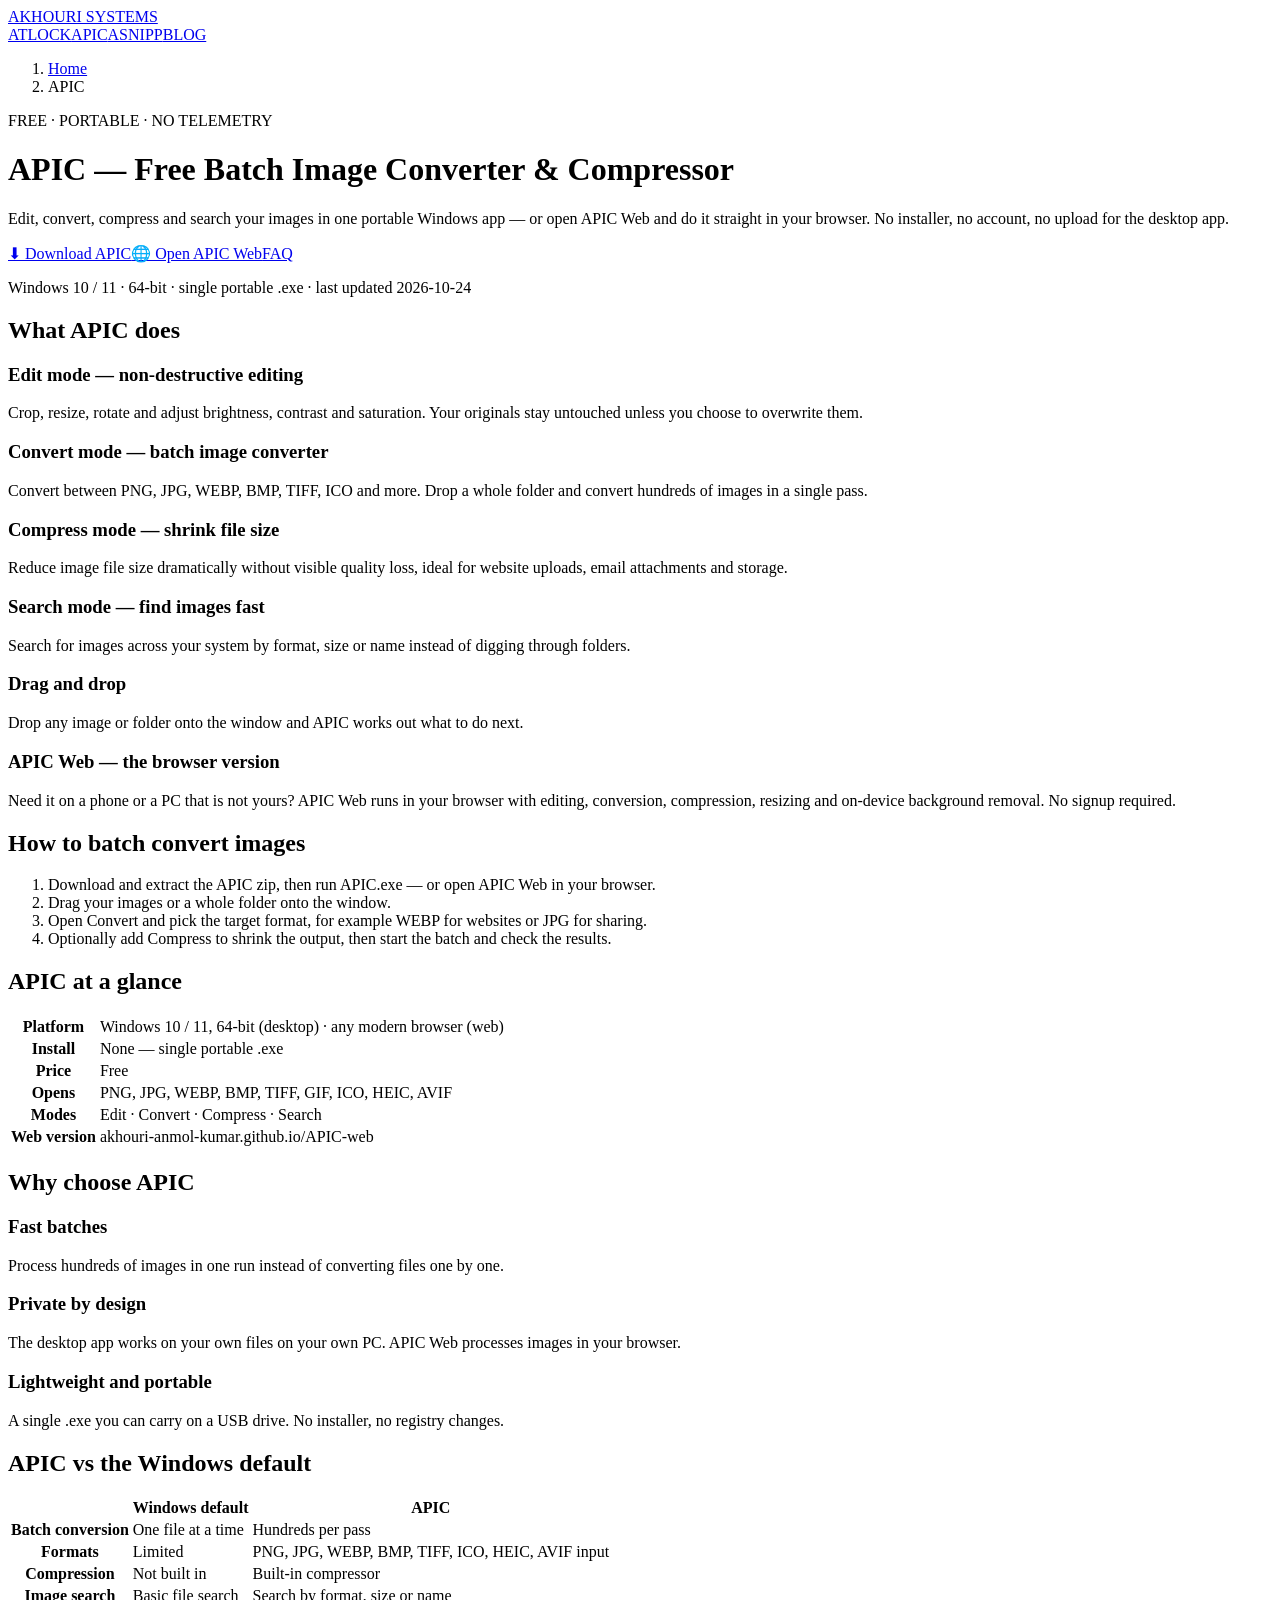
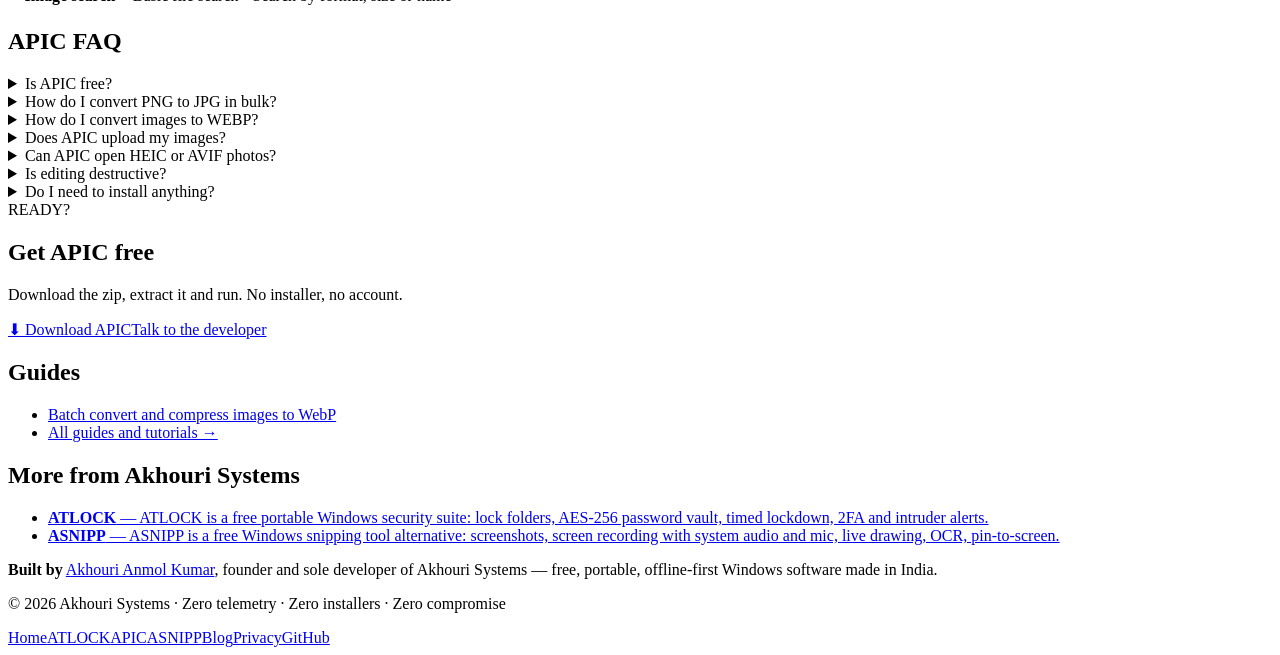
==== apic/index.html @ 53334f1d "Add files via upload" ====
<!DOCTYPE html>
<html lang="en">
<head>
<meta charset="UTF-8">
<meta name="viewport" content="width=device-width, initial-scale=1, viewport-fit=cover">
<title>APIC: Free Batch Image Converter &amp; Compressor for Windows | Akhouri Systems</title>
<meta name="description" content="APIC is a free portable Windows image converter, compressor and editor. Batch convert PNG, JPG, WEBP, HEIC and more. Also runs free in your browser.">
<meta name="keywords" content="batch image converter, image compressor, png to jpg, jpg to webp, heic converter, resize images, image search, free photo editor windows, apic web">
<meta name="robots" content="index, follow, max-image-preview:large">
<meta name="author" content="Akhouri Anmol Kumar">
<meta name="theme-color" content="#070708">
<link rel="canonical" href="https://akhouri-anmol-kumar.github.io/Akhouri-systems/apic/">
<meta property="og:type" content="website">
<meta property="og:title" content="APIC: Free Batch Image Converter &amp; Compressor for Windows | Akhouri Systems">
<meta property="og:description" content="APIC is a free portable Windows image converter, compressor and editor. Batch convert PNG, JPG, WEBP, HEIC and more. Also runs free in your browser.">
<meta property="og:url" content="https://akhouri-anmol-kumar.github.io/Akhouri-systems/apic/">
<meta property="og:site_name" content="Akhouri Systems">
<meta property="og:locale" content="en_IN">
<meta property="og:image" content="https://akhouri-anmol-kumar.github.io/Akhouri-systems/og-image.png">
<meta property="og:image:width" content="1200">
<meta property="og:image:height" content="630">
<meta property="og:image:alt" content="APIC by Akhouri Systems — free portable Windows software">
<meta name="twitter:card" content="summary_large_image">
<meta name="twitter:title" content="APIC: Free Batch Image Converter &amp; Compressor for Windows | Akhouri Systems">
<meta name="twitter:description" content="APIC is a free portable Windows image converter, compressor and editor. Batch convert PNG, JPG, WEBP, HEIC and more. Also runs free in your browser.">
<meta name="twitter:image" content="https://akhouri-anmol-kumar.github.io/Akhouri-systems/og-image.png">
<link rel="icon" href="../og-image.png" type="image/png">
<link rel="preconnect" href="https://fonts.googleapis.com">
<link rel="preconnect" href="https://fonts.gstatic.com" crossorigin>
<link href="https://fonts.googleapis.com/css2?family=JetBrains+Mono:wght@400;600;700&family=Space+Grotesk:wght@400;500;700&display=swap" rel="stylesheet">
<link rel="stylesheet" href="../product.css">
<script type="application/ld+json">
{
 "@context": "https://schema.org",
 "@graph": [
  {
   "@type": "WebPage",
   "@id": "https://akhouri-anmol-kumar.github.io/Akhouri-systems/apic/#webpage",
   "url": "https://akhouri-anmol-kumar.github.io/Akhouri-systems/apic/",
   "name": "APIC: Free Batch Image Converter & Compressor for Windows | Akhouri Systems",
   "description": "APIC is a free portable Windows image converter, compressor and editor. Batch convert PNG, JPG, WEBP, HEIC and more. Also runs free in your browser.",
   "inLanguage": "en",
   "isPartOf": {
    "@id": "https://akhouri-anmol-kumar.github.io/Akhouri-systems/#website"
   },
   "about": {
    "@id": "https://akhouri-anmol-kumar.github.io/Akhouri-systems/apic/#app"
   },
   "dateModified": "2026-10-24"
  },
  {
   "@type": "SoftwareApplication",
   "@id": "https://akhouri-anmol-kumar.github.io/Akhouri-systems/apic/#app",
   "name": "APIC",
   "url": "https://akhouri-anmol-kumar.github.io/Akhouri-systems/apic/",
   "applicationCategory": "MultimediaApplication",
   "operatingSystem": "Windows 10, Windows 11",
   "softwareRequirements": "Windows 10 or Windows 11, 64-bit",
   "description": "APIC is a free portable Windows image converter, compressor and editor. Batch convert PNG, JPG, WEBP, HEIC and more. Also runs free in your browser.",
   "downloadUrl": "https://github.com/Akhouri-Systems/APIC/releases/download/APIC/APIC.zip",
   "image": "https://akhouri-anmol-kumar.github.io/Akhouri-systems/og-image.png",
   "inLanguage": "en",
   "isAccessibleForFree": true,
   "featureList": [
    "Edit mode — non-destructive editing",
    "Convert mode — batch image converter",
    "Compress mode — shrink file size",
    "Search mode — find images fast",
    "Drag and drop",
    "APIC Web — the browser version"
   ],
   "author": {
    "@id": "https://akhouri-anmol-kumar.github.io/Akhouri-systems/#founder"
   },
   "publisher": {
    "@id": "https://akhouri-anmol-kumar.github.io/Akhouri-systems/#org"
   },
   "offers": {
    "@type": "Offer",
    "price": "0",
    "priceCurrency": "INR",
    "availability": "https://schema.org/InStock"
   }
  },
  {
   "@type": "BreadcrumbList",
   "itemListElement": [
    {
     "@type": "ListItem",
     "position": 1,
     "name": "Home",
     "item": "https://akhouri-anmol-kumar.github.io/Akhouri-systems/"
    },
    {
     "@type": "ListItem",
     "position": 2,
     "name": "APIC",
     "item": "https://akhouri-anmol-kumar.github.io/Akhouri-systems/apic/"
    }
   ]
  },
  {
   "@type": "FAQPage",
   "mainEntity": [
    {
     "@type": "Question",
     "name": "Is APIC free?",
     "acceptedAnswer": {
      "@type": "Answer",
      "text": "Yes, both the Windows app and APIC Web are free to use."
     }
    },
    {
     "@type": "Question",
     "name": "How do I convert PNG to JPG in bulk?",
     "acceptedAnswer": {
      "@type": "Answer",
      "text": "Drop your folder into APIC, choose Convert, pick JPG as the target format and start the batch."
     }
    },
    {
     "@type": "Question",
     "name": "How do I convert images to WEBP?",
     "acceptedAnswer": {
      "@type": "Answer",
      "text": "Use Convert mode and choose WEBP. Add Compress for an even smaller file size."
     }
    },
    {
     "@type": "Question",
     "name": "Does APIC upload my images?",
     "acceptedAnswer": {
      "@type": "Answer",
      "text": "The desktop app does not upload anything. APIC Web is built to process images in your browser."
     }
    },
    {
     "@type": "Question",
     "name": "Can APIC open HEIC or AVIF photos?",
     "acceptedAnswer": {
      "@type": "Answer",
      "text": "Yes. APIC can open HEIC and AVIF along with PNG, JPG, WEBP, BMP, TIFF, GIF and ICO."
     }
    },
    {
     "@type": "Question",
     "name": "Is editing destructive?",
     "acceptedAnswer": {
      "@type": "Answer",
      "text": "No. Edit mode is non-destructive, so originals stay untouched unless you choose to overwrite them."
     }
    },
    {
     "@type": "Question",
     "name": "Do I need to install anything?",
     "acceptedAnswer": {
      "@type": "Answer",
      "text": "No. APIC is a single portable .exe, and APIC Web needs only a modern browser."
     }
    }
   ]
  }
 ]
}
</script>
</head>
<body>
<header class="top"><div class="w nav"><a class="logo" href="../index.html">AKHOURI&nbsp;SYSTEMS</a><nav aria-label="Primary"><a href="../atlock/">ATLOCK</a><a href="../apic/" aria-current="page">APIC</a><a href="../asnipp/">ASNIPP</a><a href="../blog/">BLOG</a></nav></div></header>
<main>
<div class="w">
<nav class="crumbs" aria-label="Breadcrumb"><ol><li><a href="../index.html">Home</a></li><li aria-current="page">APIC</li></ol></nav>
<header class="ah"><span class="chip">FREE · PORTABLE · NO TELEMETRY</span>
<h1>APIC — Free Batch Image Converter &amp; Compressor</h1>
<p class="lead">Edit, convert, compress and search your images in one portable Windows app — or open APIC Web and do it straight in your browser. No installer, no account, no upload for the desktop app.</p>
<p class="row"><a class="btn" href="https://github.com/Akhouri-Systems/APIC/releases/download/APIC/APIC.zip" rel="noopener">⬇ Download APIC</a><a class="btn ghost" href="https://akhouri-anmol-kumar.github.io/APIC-web/" rel="noopener" target="_blank">🌐 Open APIC Web</a><a class="btn ghost" href="#faq">FAQ</a></p>
<p class="fine">Windows 10 / 11 · 64-bit · single portable .exe · last updated 2026-10-24</p></header>
<section aria-labelledby="f"><h2 id="f">What APIC does</h2><div class="grid"><article class="card"><h3>Edit mode — non-destructive editing</h3><p>Crop, resize, rotate and adjust brightness, contrast and saturation. Your originals stay untouched unless you choose to overwrite them.</p></article><article class="card"><h3>Convert mode — batch image converter</h3><p>Convert between PNG, JPG, WEBP, BMP, TIFF, ICO and more. Drop a whole folder and convert hundreds of images in a single pass.</p></article><article class="card"><h3>Compress mode — shrink file size</h3><p>Reduce image file size dramatically without visible quality loss, ideal for website uploads, email attachments and storage.</p></article><article class="card"><h3>Search mode — find images fast</h3><p>Search for images across your system by format, size or name instead of digging through folders.</p></article><article class="card"><h3>Drag and drop</h3><p>Drop any image or folder onto the window and APIC works out what to do next.</p></article><article class="card"><h3>APIC Web — the browser version</h3><p>Need it on a phone or a PC that is not yours? APIC Web runs in your browser with editing, conversion, compression, resizing and on-device background removal. No signup required.</p></article></div></section>
<section aria-labelledby="h"><h2 id="h">How to batch convert images</h2><ol class="steps"><li>Download and extract the APIC zip, then run APIC.exe — or open APIC Web in your browser.</li><li>Drag your images or a whole folder onto the window.</li><li>Open Convert and pick the target format, for example WEBP for websites or JPG for sharing.</li><li>Optionally add Compress to shrink the output, then start the batch and check the results.</li></ol></section>
<section aria-labelledby="s"><h2 id="s">APIC at a glance</h2><div class="tw"><table class="specs"><tbody><tr><th scope="row">Platform</th><td>Windows 10 / 11, 64-bit (desktop) · any modern browser (web)</td></tr><tr><th scope="row">Install</th><td>None — single portable .exe</td></tr><tr><th scope="row">Price</th><td>Free</td></tr><tr><th scope="row">Opens</th><td>PNG, JPG, WEBP, BMP, TIFF, GIF, ICO, HEIC, AVIF</td></tr><tr><th scope="row">Modes</th><td>Edit · Convert · Compress · Search</td></tr><tr><th scope="row">Web version</th><td>akhouri-anmol-kumar.github.io/APIC-web</td></tr></tbody></table></div></section>
<section aria-labelledby="w"><h2 id="w">Why choose APIC</h2><div class="grid"><article class="card"><h3>Fast batches</h3><p>Process hundreds of images in one run instead of converting files one by one.</p></article><article class="card"><h3>Private by design</h3><p>The desktop app works on your own files on your own PC. APIC Web processes images in your browser.</p></article><article class="card"><h3>Lightweight and portable</h3><p>A single .exe you can carry on a USB drive. No installer, no registry changes.</p></article></div></section>
<section aria-labelledby="c"><h2 id="c">APIC vs the Windows default</h2><div class="tw"><table class="specs cmp"><thead><tr><th></th><th>Windows default</th><th>APIC</th></tr></thead><tbody><tr><th scope="row">Batch conversion</th><td>One file at a time</td><td class="gold">Hundreds per pass</td></tr><tr><th scope="row">Formats</th><td>Limited</td><td class="gold">PNG, JPG, WEBP, BMP, TIFF, ICO, HEIC, AVIF input</td></tr><tr><th scope="row">Compression</th><td>Not built in</td><td class="gold">Built-in compressor</td></tr><tr><th scope="row">Image search</th><td>Basic file search</td><td class="gold">Search by format, size or name</td></tr></tbody></table></div></section>
<section aria-labelledby="faq"><h2 id="faq">APIC FAQ</h2><details><summary>Is APIC free?</summary><p>Yes, both the Windows app and APIC Web are free to use.</p></details><details><summary>How do I convert PNG to JPG in bulk?</summary><p>Drop your folder into APIC, choose Convert, pick JPG as the target format and start the batch.</p></details><details><summary>How do I convert images to WEBP?</summary><p>Use Convert mode and choose WEBP. Add Compress for an even smaller file size.</p></details><details><summary>Does APIC upload my images?</summary><p>The desktop app does not upload anything. APIC Web is built to process images in your browser.</p></details><details><summary>Can APIC open HEIC or AVIF photos?</summary><p>Yes. APIC can open HEIC and AVIF along with PNG, JPG, WEBP, BMP, TIFF, GIF and ICO.</p></details><details><summary>Is editing destructive?</summary><p>No. Edit mode is non-destructive, so originals stay untouched unless you choose to overwrite them.</p></details><details><summary>Do I need to install anything?</summary><p>No. APIC is a single portable .exe, and APIC Web needs only a modern browser.</p></details></section>
<aside class="cta" aria-label="Download"><span class="chip">READY?</span><h2>Get APIC free</h2><p>Download the zip, extract it and run. No installer, no account.</p><p class="row"><a class="btn" href="https://github.com/Akhouri-Systems/APIC/releases/download/APIC/APIC.zip" rel="noopener">⬇ Download APIC</a><a class="btn ghost" href="../index.html#contact">Talk to the developer</a></p></aside>
<section aria-labelledby="g"><h2 id="g">Guides</h2><ul class="links"><li><a href="../blog/batch-convert-compress-images-webp-apic.html">Batch convert and compress images to WebP</a></li><li><a href="../blog/">All guides and tutorials →</a></li></ul></section>
<section aria-labelledby="o"><h2 id="o">More from Akhouri Systems</h2><ul class="links"><li><a href="../atlock/"><strong>ATLOCK</strong> — ATLOCK is a free portable Windows security suite: lock folders, AES-256 password vault, timed lockdown, 2FA and intruder alerts.</a></li><li><a href="../asnipp/"><strong>ASNIPP</strong> — ASNIPP is a free Windows snipping tool alternative: screenshots, screen recording with system audio and mic, live drawing, OCR, pin-to-screen.</a></li></ul></section>
<footer class="author"><p><strong>Built by</strong> <a rel="author" href="../index.html#founder">Akhouri Anmol Kumar</a>, founder and sole developer of Akhouri Systems — free, portable, offline-first Windows software made in India.</p></footer>
</div>
</main>
<footer><div class="w"><p>© <span id="yr">2026</span> Akhouri Systems · Zero telemetry · Zero installers · Zero compromise</p>
<nav aria-label="Footer"><a href="../index.html">Home</a><a href="../atlock/">ATLOCK</a><a href="../apic/">APIC</a><a href="../asnipp/">ASNIPP</a><a href="../blog/">Blog</a><a href="../privacy.html">Privacy</a><a href="https://github.com/Akhouri-Systems" rel="noopener">GitHub</a></nav></div></footer>
<script>var y=document.getElementById('yr');if(y)y.textContent=new Date().getFullYear();</script>
</body>
</html>
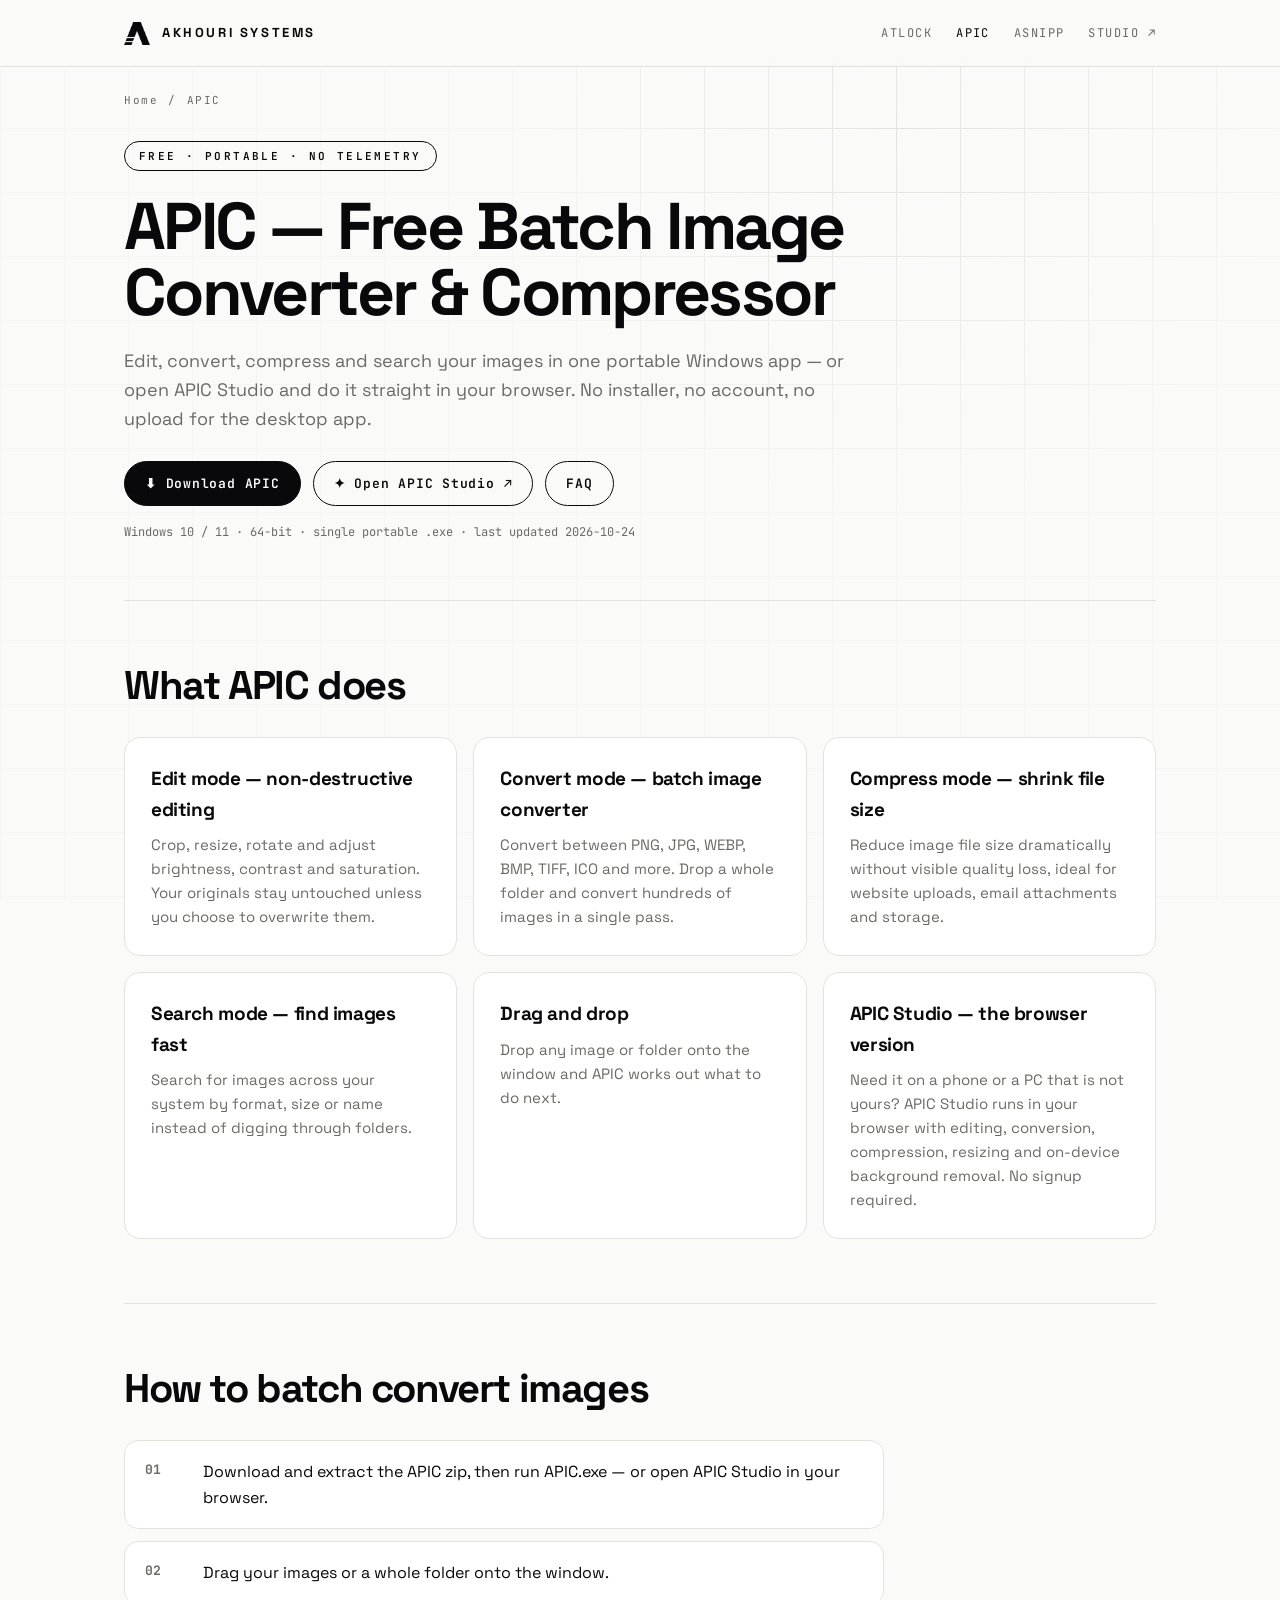
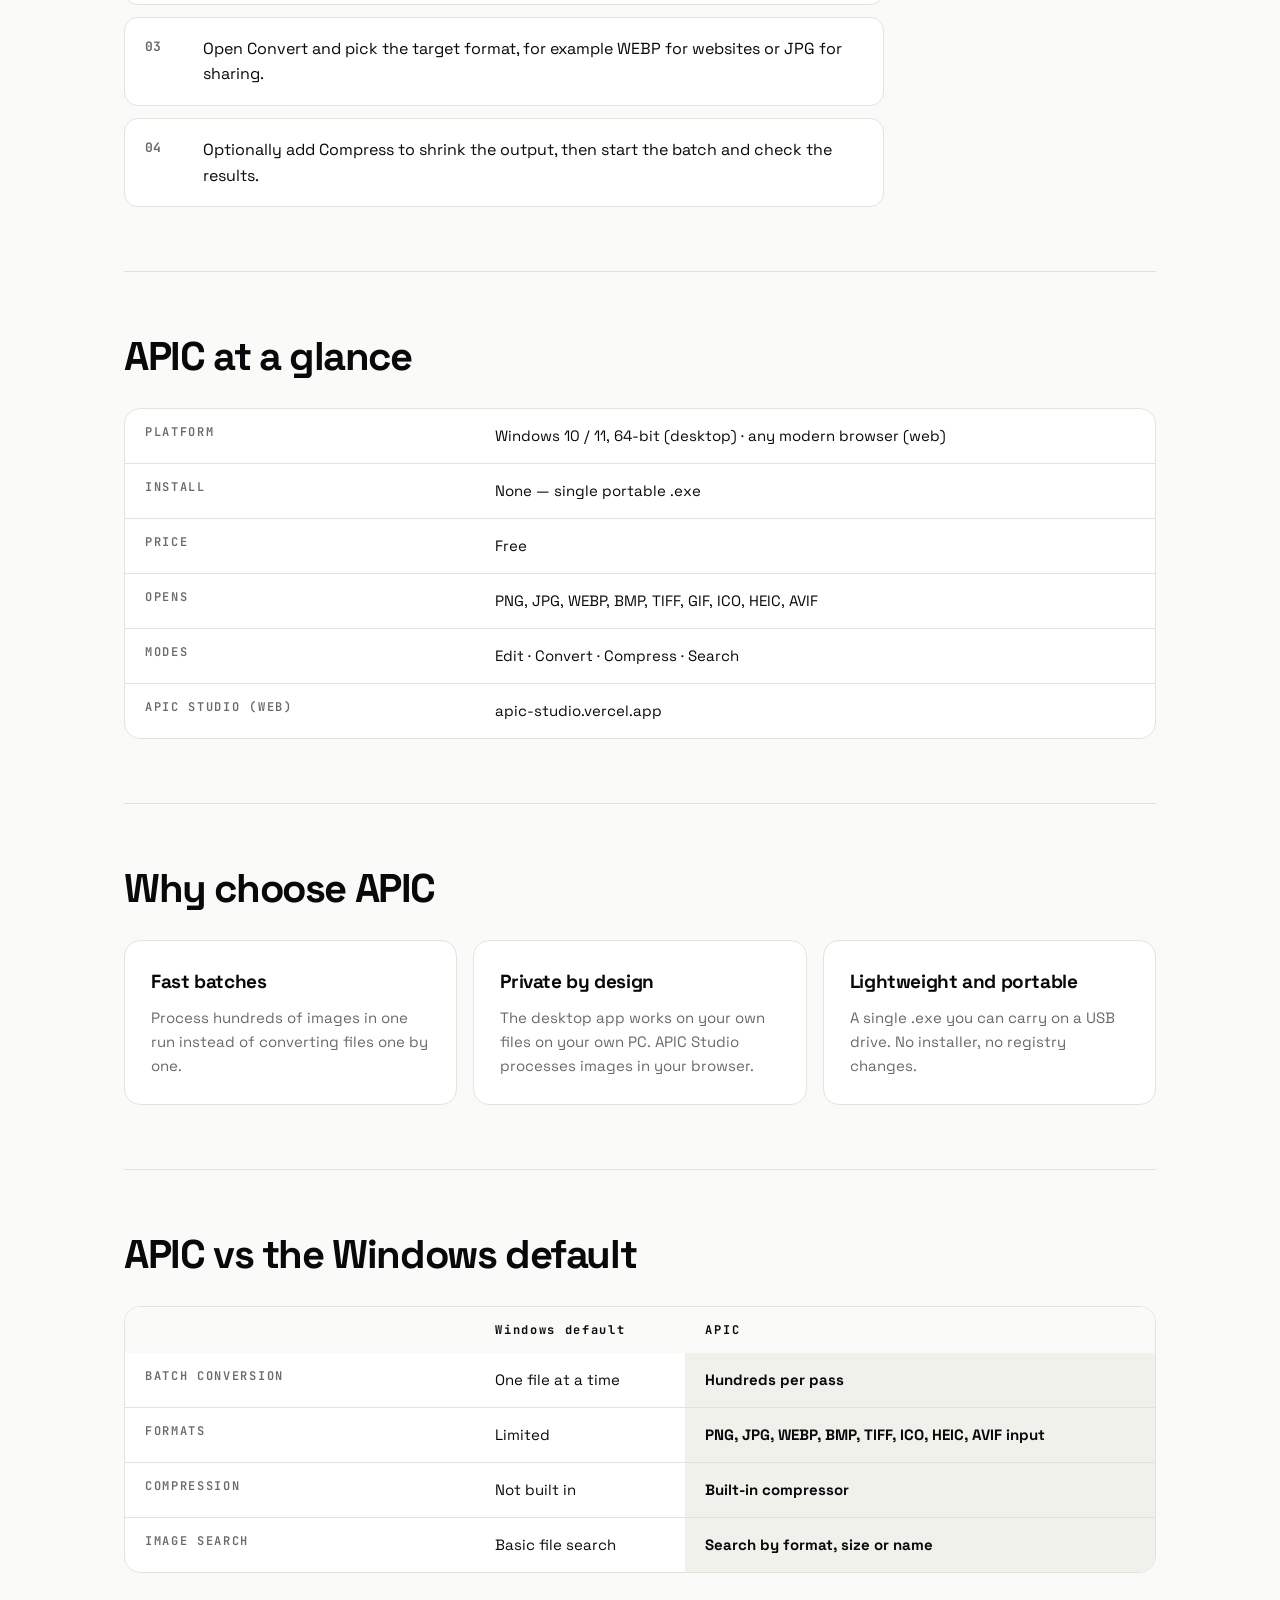
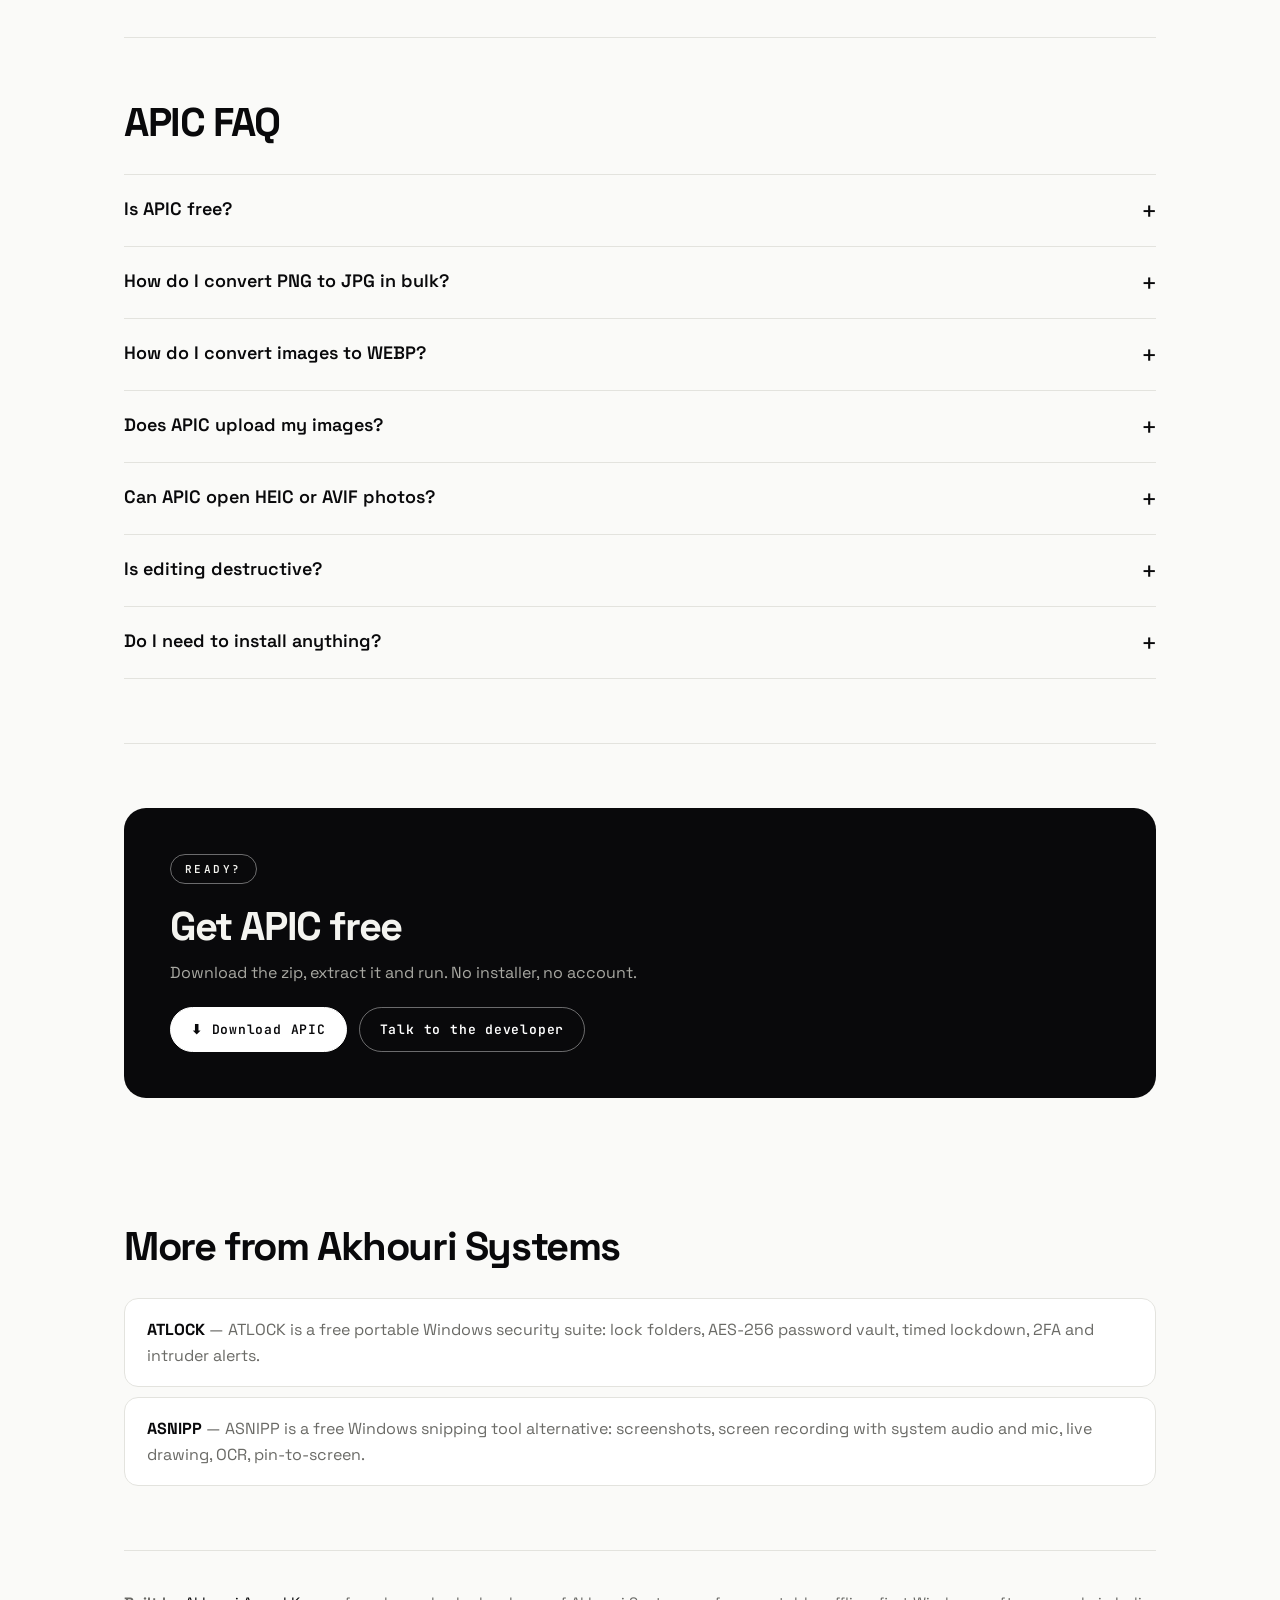
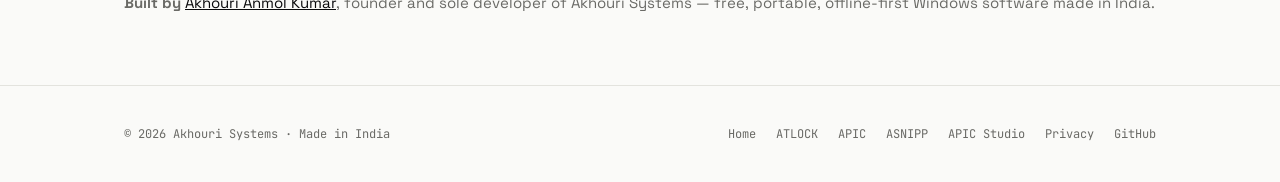
==== commit bcde5228: "...." ====
--- a/apic/index.html
+++ b/apic/index.html
@@ -5,10 +5,11 @@
 <meta name="viewport" content="width=device-width, initial-scale=1, viewport-fit=cover">
 <title>APIC: Free Batch Image Converter &amp; Compressor for Windows | Akhouri Systems</title>
 <meta name="description" content="APIC is a free portable Windows image converter, compressor and editor. Batch convert PNG, JPG, WEBP, HEIC and more. Also runs free in your browser.">
-<meta name="keywords" content="batch image converter, image compressor, png to jpg, jpg to webp, heic converter, resize images, image search, free photo editor windows, apic web">
+<meta name="keywords" content="batch image converter, image compressor, png to jpg, jpg to webp, heic converter, resize images, image search, free photo editor windows, apic studio, apic web">
 <meta name="robots" content="index, follow, max-image-preview:large">
 <meta name="author" content="Akhouri Anmol Kumar">
-<meta name="theme-color" content="#070708">
+<meta name="theme-color" content="#fafaf8">
+<meta name="color-scheme" content="light">
 <link rel="canonical" href="https://akhouri-anmol-kumar.github.io/Akhouri-systems/apic/">
 <meta property="og:type" content="website">
 <meta property="og:title" content="APIC: Free Batch Image Converter &amp; Compressor for Windows | Akhouri Systems">
@@ -24,11 +25,46 @@
 <meta name="twitter:title" content="APIC: Free Batch Image Converter &amp; Compressor for Windows | Akhouri Systems">
 <meta name="twitter:description" content="APIC is a free portable Windows image converter, compressor and editor. Batch convert PNG, JPG, WEBP, HEIC and more. Also runs free in your browser.">
 <meta name="twitter:image" content="https://akhouri-anmol-kumar.github.io/Akhouri-systems/og-image.png">
-<link rel="icon" href="../og-image.png" type="image/png">
+<link rel="icon" type="image/png" href="[data-uri]">
+<link rel="apple-touch-icon" href="[data-uri]">
 <link rel="preconnect" href="https://fonts.googleapis.com">
 <link rel="preconnect" href="https://fonts.gstatic.com" crossorigin>
 <link href="https://fonts.googleapis.com/css2?family=JetBrains+Mono:wght@400;600;700&family=Space+Grotesk:wght@400;500;700&display=swap" rel="stylesheet">
-<link rel="stylesheet" href="../product.css">
+<style>
+:root{--bg:#fafaf8;--ink:#09090b;--mut:#6a6a66;--line:#e3e3de;--mono:'JetBrains Mono',monospace;--sans:'Space Grotesk',system-ui,sans-serif;--logo:url([data-uri])}
+*{box-sizing:border-box;margin:0;padding:0}html{scroll-behavior:smooth}
+body{background:var(--bg);color:var(--ink);font-family:var(--sans);line-height:1.6;overflow-x:hidden;-webkit-font-smoothing:antialiased}
+body::before{content:"";position:fixed;inset:0;z-index:-1;pointer-events:none;background-image:linear-gradient(var(--line) 1px,transparent 1px),linear-gradient(90deg,var(--line) 1px,transparent 1px);background-size:64px 64px;-webkit-mask-image:radial-gradient(520px circle at var(--mx,70%) var(--my,15%),#000,rgba(0,0,0,.2) 75%);mask-image:radial-gradient(520px circle at var(--mx,70%) var(--my,15%),#000,rgba(0,0,0,.2) 75%)}
+a{color:inherit}.w{max-width:1080px;margin:0 auto;padding:0 24px}
+header.top{position:sticky;top:0;z-index:50;background:rgba(250,250,248,.8);backdrop-filter:blur(16px);-webkit-backdrop-filter:blur(16px);border-bottom:1px solid var(--line)}
+.nav{display:flex;align-items:center;justify-content:space-between;height:66px;gap:16px}
+.logo{display:flex;align-items:center;gap:12px;text-decoration:none;font-weight:700;letter-spacing:.2em;font-size:13px}
+.lg{display:inline-block;width:26px;height:26px;background:currentColor;-webkit-mask:var(--logo) center/contain no-repeat;mask:var(--logo) center/contain no-repeat}
+header.top nav{display:flex;gap:24px;font:12px var(--mono);letter-spacing:.12em}header.top nav a{text-decoration:none;color:var(--mut);transition:.2s}header.top nav a:hover,header.top nav a[aria-current]{color:var(--ink)}
+.crumbs{padding:26px 0 0;font:11px var(--mono);letter-spacing:.14em;color:var(--mut)}.crumbs ol{list-style:none;display:flex;gap:10px}.crumbs li+li::before{content:"/";margin-right:10px}.crumbs a{text-decoration:none}
+.ah{padding:34px 0 60px;border-bottom:1px solid var(--line)}
+.chip{display:inline-block;font:600 11px var(--mono);letter-spacing:.22em;border:1px solid var(--ink);border-radius:999px;padding:7px 14px;margin-bottom:22px}
+h1{font-size:clamp(34px,5.4vw,66px);line-height:1;letter-spacing:-.04em;font-weight:700;max-width:18ch}
+.lead{margin:22px 0 28px;font-size:18px;color:var(--mut);max-width:60ch}.row{display:flex;gap:12px;flex-wrap:wrap}.fine{margin-top:18px;font:12px var(--mono);color:var(--mut)}
+.btn{display:inline-flex;align-items:center;gap:8px;font:600 13px var(--mono);letter-spacing:.06em;padding:13px 20px;border-radius:999px;border:1px solid var(--ink);background:var(--ink);color:#fff;text-decoration:none;transition:.25s}
+.btn:hover{transform:translateY(-2px);box-shadow:0 10px 30px -10px rgba(9,9,11,.6)}.btn.ghost{background:transparent;color:var(--ink)}
+main section{padding:64px 0;border-bottom:1px solid var(--line)}h2{font-size:clamp(26px,3.4vw,40px);letter-spacing:-.035em;line-height:1.05;margin-bottom:30px}
+.grid{display:grid;grid-template-columns:repeat(3,1fr);gap:16px}.card{border:1px solid var(--line);background:#fff;border-radius:16px;padding:26px;transition:.25s}.card:hover{border-color:var(--ink);transform:translateY(-3px)}
+.card h3{font-size:19px;letter-spacing:-.02em;margin-bottom:8px}.card p{color:var(--mut);font-size:15px}
+.steps{list-style:none;counter-reset:s;display:grid;gap:12px;max-width:760px}.steps li{counter-increment:s;display:grid;grid-template-columns:44px 1fr;gap:14px;align-items:start;padding:18px 20px;border:1px solid var(--line);background:#fff;border-radius:14px}
+.steps li::before{content:counter(s,decimal-leading-zero);font:700 13px var(--mono);color:var(--mut);padding-top:2px}
+.tw{overflow-x:auto;border:1px solid var(--line);border-radius:16px;background:#fff}table{width:100%;border-collapse:collapse;font-size:15px;min-width:520px}
+th,td{padding:15px 20px;text-align:left;border-bottom:1px solid var(--line);vertical-align:top}tr:last-child>*{border-bottom:0}.specs th[scope=row]{font:600 12px var(--mono);letter-spacing:.14em;color:var(--mut);width:34%;text-transform:uppercase}
+.cmp thead th{font:700 12px var(--mono);letter-spacing:.14em;background:var(--bg)}.cmp .gold{font-weight:700;background:#f1f1ec}
+details{border-top:1px solid var(--line);padding:20px 0}details:last-of-type{border-bottom:1px solid var(--line)}summary{cursor:pointer;font-size:18px;font-weight:600;list-style:none;display:flex;justify-content:space-between;gap:16px}summary::after{content:"+";font:400 24px var(--mono);transition:.3s}details[open] summary::after{transform:rotate(45deg)}details p{color:var(--mut);margin-top:10px;max-width:64ch}
+main aside.cta{margin:64px 0;padding:46px;background:var(--ink);color:#f4f4f0;border-radius:22px}.cta .chip{border-color:rgba(255,255,255,.4)}.cta h2{margin-bottom:12px}.cta p{color:#a8a8a2;margin-bottom:22px}.cta .row{margin:0}
+.cta .btn{background:#fff;color:var(--ink);border-color:#fff}.cta .btn.ghost{background:transparent;color:#fff;border-color:rgba(255,255,255,.4)}
+.links{list-style:none;display:grid;gap:10px}.links a{display:block;padding:18px 22px;border:1px solid var(--line);background:#fff;border-radius:14px;text-decoration:none;color:var(--mut);transition:.25s}.links a:hover{border-color:var(--ink);color:var(--ink)}.links strong{color:var(--ink)}
+.author{padding:40px 0 70px;font-size:15px;color:var(--mut)}.author a{color:var(--ink)}
+body>footer{border-top:1px solid var(--line);padding:40px 0;font:12px var(--mono);color:var(--mut)}body>footer .w{display:flex;justify-content:space-between;gap:18px;flex-wrap:wrap;align-items:center}body>footer nav{display:flex;gap:20px;flex-wrap:wrap}body>footer a{text-decoration:none}body>footer a:hover{color:var(--ink)}
+@media(max-width:860px){.grid{grid-template-columns:1fr}header.top nav a:nth-child(n+4){display:none}header.top nav .st{display:inline}main aside.cta{padding:30px 22px}.ah{padding-bottom:44px}}
+@media(prefers-reduced-motion:reduce){*{transition:none!important}}
+</style>
 <script type="application/ld+json">
 {
  "@context": "https://schema.org",
@@ -67,7 +103,7 @@
     "Compress mode — shrink file size",
     "Search mode — find images fast",
     "Drag and drop",
-    "APIC Web — the browser version"
+    "APIC Studio — the browser version"
    ],
    "author": {
     "@id": "https://akhouri-anmol-kumar.github.io/Akhouri-systems/#founder"
@@ -107,7 +143,7 @@
      "name": "Is APIC free?",
      "acceptedAnswer": {
       "@type": "Answer",
-      "text": "Yes, both the Windows app and APIC Web are free to use."
+      "text": "Yes, both the Windows app and APIC Studio are free to use."
      }
     },
     {
@@ -131,7 +167,7 @@
      "name": "Does APIC upload my images?",
      "acceptedAnswer": {
       "@type": "Answer",
-      "text": "The desktop app does not upload anything. APIC Web is built to process images in your browser."
+      "text": "The desktop app does not upload anything. APIC Studio is built to process images in your browser."
      }
     },
     {
@@ -155,7 +191,7 @@
      "name": "Do I need to install anything?",
      "acceptedAnswer": {
       "@type": "Answer",
-      "text": "No. APIC is a single portable .exe, and APIC Web needs only a modern browser."
+      "text": "No. APIC is a single portable .exe, and APIC Studio needs only a modern browser."
      }
     }
    ]
@@ -165,29 +201,29 @@
 </script>
 </head>
 <body>
-<header class="top"><div class="w nav"><a class="logo" href="../index.html">AKHOURI&nbsp;SYSTEMS</a><nav aria-label="Primary"><a href="../atlock/">ATLOCK</a><a href="../apic/" aria-current="page">APIC</a><a href="../asnipp/">ASNIPP</a><a href="../blog/">BLOG</a></nav></div></header>
+<header class="top"><div class="w nav"><a class="logo" href="../index.html"><span class="lg"></span>AKHOURI&nbsp;SYSTEMS</a><nav aria-label="Primary"><a href="../atlock/">ATLOCK</a><a href="../apic/" aria-current="page">APIC</a><a href="../asnipp/">ASNIPP</a><a class="st" href="https://apic-studio.vercel.app/" target="_blank" rel="noopener">STUDIO ↗</a></nav></div></header>
 <main>
 <div class="w">
 <nav class="crumbs" aria-label="Breadcrumb"><ol><li><a href="../index.html">Home</a></li><li aria-current="page">APIC</li></ol></nav>
 <header class="ah"><span class="chip">FREE · PORTABLE · NO TELEMETRY</span>
 <h1>APIC — Free Batch Image Converter &amp; Compressor</h1>
-<p class="lead">Edit, convert, compress and search your images in one portable Windows app — or open APIC Web and do it straight in your browser. No installer, no account, no upload for the desktop app.</p>
-<p class="row"><a class="btn" href="https://github.com/Akhouri-Systems/APIC/releases/download/APIC/APIC.zip" rel="noopener">⬇ Download APIC</a><a class="btn ghost" href="https://akhouri-anmol-kumar.github.io/APIC-web/" rel="noopener" target="_blank">🌐 Open APIC Web</a><a class="btn ghost" href="#faq">FAQ</a></p>
+<p class="lead">Edit, convert, compress and search your images in one portable Windows app — or open APIC Studio and do it straight in your browser. No installer, no account, no upload for the desktop app.</p>
+<p class="row"><a class="btn" href="https://github.com/Akhouri-Systems/APIC/releases/download/APIC/APIC.zip" rel="noopener">⬇ Download APIC</a><a class="btn ghost" href="https://apic-studio.vercel.app/" rel="noopener" target="_blank">✦ Open APIC Studio ↗</a><a class="btn ghost" href="#faq">FAQ</a></p>
 <p class="fine">Windows 10 / 11 · 64-bit · single portable .exe · last updated 2026-10-24</p></header>
-<section aria-labelledby="f"><h2 id="f">What APIC does</h2><div class="grid"><article class="card"><h3>Edit mode — non-destructive editing</h3><p>Crop, resize, rotate and adjust brightness, contrast and saturation. Your originals stay untouched unless you choose to overwrite them.</p></article><article class="card"><h3>Convert mode — batch image converter</h3><p>Convert between PNG, JPG, WEBP, BMP, TIFF, ICO and more. Drop a whole folder and convert hundreds of images in a single pass.</p></article><article class="card"><h3>Compress mode — shrink file size</h3><p>Reduce image file size dramatically without visible quality loss, ideal for website uploads, email attachments and storage.</p></article><article class="card"><h3>Search mode — find images fast</h3><p>Search for images across your system by format, size or name instead of digging through folders.</p></article><article class="card"><h3>Drag and drop</h3><p>Drop any image or folder onto the window and APIC works out what to do next.</p></article><article class="card"><h3>APIC Web — the browser version</h3><p>Need it on a phone or a PC that is not yours? APIC Web runs in your browser with editing, conversion, compression, resizing and on-device background removal. No signup required.</p></article></div></section>
-<section aria-labelledby="h"><h2 id="h">How to batch convert images</h2><ol class="steps"><li>Download and extract the APIC zip, then run APIC.exe — or open APIC Web in your browser.</li><li>Drag your images or a whole folder onto the window.</li><li>Open Convert and pick the target format, for example WEBP for websites or JPG for sharing.</li><li>Optionally add Compress to shrink the output, then start the batch and check the results.</li></ol></section>
-<section aria-labelledby="s"><h2 id="s">APIC at a glance</h2><div class="tw"><table class="specs"><tbody><tr><th scope="row">Platform</th><td>Windows 10 / 11, 64-bit (desktop) · any modern browser (web)</td></tr><tr><th scope="row">Install</th><td>None — single portable .exe</td></tr><tr><th scope="row">Price</th><td>Free</td></tr><tr><th scope="row">Opens</th><td>PNG, JPG, WEBP, BMP, TIFF, GIF, ICO, HEIC, AVIF</td></tr><tr><th scope="row">Modes</th><td>Edit · Convert · Compress · Search</td></tr><tr><th scope="row">Web version</th><td>akhouri-anmol-kumar.github.io/APIC-web</td></tr></tbody></table></div></section>
-<section aria-labelledby="w"><h2 id="w">Why choose APIC</h2><div class="grid"><article class="card"><h3>Fast batches</h3><p>Process hundreds of images in one run instead of converting files one by one.</p></article><article class="card"><h3>Private by design</h3><p>The desktop app works on your own files on your own PC. APIC Web processes images in your browser.</p></article><article class="card"><h3>Lightweight and portable</h3><p>A single .exe you can carry on a USB drive. No installer, no registry changes.</p></article></div></section>
+<section aria-labelledby="f"><h2 id="f">What APIC does</h2><div class="grid"><article class="card"><h3>Edit mode — non-destructive editing</h3><p>Crop, resize, rotate and adjust brightness, contrast and saturation. Your originals stay untouched unless you choose to overwrite them.</p></article><article class="card"><h3>Convert mode — batch image converter</h3><p>Convert between PNG, JPG, WEBP, BMP, TIFF, ICO and more. Drop a whole folder and convert hundreds of images in a single pass.</p></article><article class="card"><h3>Compress mode — shrink file size</h3><p>Reduce image file size dramatically without visible quality loss, ideal for website uploads, email attachments and storage.</p></article><article class="card"><h3>Search mode — find images fast</h3><p>Search for images across your system by format, size or name instead of digging through folders.</p></article><article class="card"><h3>Drag and drop</h3><p>Drop any image or folder onto the window and APIC works out what to do next.</p></article><article class="card"><h3>APIC Studio — the browser version</h3><p>Need it on a phone or a PC that is not yours? APIC Studio runs in your browser with editing, conversion, compression, resizing and on-device background removal. No signup required.</p></article></div></section>
+<section aria-labelledby="h"><h2 id="h">How to batch convert images</h2><ol class="steps"><li>Download and extract the APIC zip, then run APIC.exe — or open APIC Studio in your browser.</li><li>Drag your images or a whole folder onto the window.</li><li>Open Convert and pick the target format, for example WEBP for websites or JPG for sharing.</li><li>Optionally add Compress to shrink the output, then start the batch and check the results.</li></ol></section>
+<section aria-labelledby="s"><h2 id="s">APIC at a glance</h2><div class="tw"><table class="specs"><tbody><tr><th scope="row">Platform</th><td>Windows 10 / 11, 64-bit (desktop) · any modern browser (web)</td></tr><tr><th scope="row">Install</th><td>None — single portable .exe</td></tr><tr><th scope="row">Price</th><td>Free</td></tr><tr><th scope="row">Opens</th><td>PNG, JPG, WEBP, BMP, TIFF, GIF, ICO, HEIC, AVIF</td></tr><tr><th scope="row">Modes</th><td>Edit · Convert · Compress · Search</td></tr><tr><th scope="row">APIC Studio (web)</th><td>apic-studio.vercel.app</td></tr></tbody></table></div></section>
+<section aria-labelledby="w"><h2 id="w">Why choose APIC</h2><div class="grid"><article class="card"><h3>Fast batches</h3><p>Process hundreds of images in one run instead of converting files one by one.</p></article><article class="card"><h3>Private by design</h3><p>The desktop app works on your own files on your own PC. APIC Studio processes images in your browser.</p></article><article class="card"><h3>Lightweight and portable</h3><p>A single .exe you can carry on a USB drive. No installer, no registry changes.</p></article></div></section>
 <section aria-labelledby="c"><h2 id="c">APIC vs the Windows default</h2><div class="tw"><table class="specs cmp"><thead><tr><th></th><th>Windows default</th><th>APIC</th></tr></thead><tbody><tr><th scope="row">Batch conversion</th><td>One file at a time</td><td class="gold">Hundreds per pass</td></tr><tr><th scope="row">Formats</th><td>Limited</td><td class="gold">PNG, JPG, WEBP, BMP, TIFF, ICO, HEIC, AVIF input</td></tr><tr><th scope="row">Compression</th><td>Not built in</td><td class="gold">Built-in compressor</td></tr><tr><th scope="row">Image search</th><td>Basic file search</td><td class="gold">Search by format, size or name</td></tr></tbody></table></div></section>
-<section aria-labelledby="faq"><h2 id="faq">APIC FAQ</h2><details><summary>Is APIC free?</summary><p>Yes, both the Windows app and APIC Web are free to use.</p></details><details><summary>How do I convert PNG to JPG in bulk?</summary><p>Drop your folder into APIC, choose Convert, pick JPG as the target format and start the batch.</p></details><details><summary>How do I convert images to WEBP?</summary><p>Use Convert mode and choose WEBP. Add Compress for an even smaller file size.</p></details><details><summary>Does APIC upload my images?</summary><p>The desktop app does not upload anything. APIC Web is built to process images in your browser.</p></details><details><summary>Can APIC open HEIC or AVIF photos?</summary><p>Yes. APIC can open HEIC and AVIF along with PNG, JPG, WEBP, BMP, TIFF, GIF and ICO.</p></details><details><summary>Is editing destructive?</summary><p>No. Edit mode is non-destructive, so originals stay untouched unless you choose to overwrite them.</p></details><details><summary>Do I need to install anything?</summary><p>No. APIC is a single portable .exe, and APIC Web needs only a modern browser.</p></details></section>
+<section aria-labelledby="faq"><h2 id="faq">APIC FAQ</h2><details><summary>Is APIC free?</summary><p>Yes, both the Windows app and APIC Studio are free to use.</p></details><details><summary>How do I convert PNG to JPG in bulk?</summary><p>Drop your folder into APIC, choose Convert, pick JPG as the target format and start the batch.</p></details><details><summary>How do I convert images to WEBP?</summary><p>Use Convert mode and choose WEBP. Add Compress for an even smaller file size.</p></details><details><summary>Does APIC upload my images?</summary><p>The desktop app does not upload anything. APIC Studio is built to process images in your browser.</p></details><details><summary>Can APIC open HEIC or AVIF photos?</summary><p>Yes. APIC can open HEIC and AVIF along with PNG, JPG, WEBP, BMP, TIFF, GIF and ICO.</p></details><details><summary>Is editing destructive?</summary><p>No. Edit mode is non-destructive, so originals stay untouched unless you choose to overwrite them.</p></details><details><summary>Do I need to install anything?</summary><p>No. APIC is a single portable .exe, and APIC Studio needs only a modern browser.</p></details></section>
 <aside class="cta" aria-label="Download"><span class="chip">READY?</span><h2>Get APIC free</h2><p>Download the zip, extract it and run. No installer, no account.</p><p class="row"><a class="btn" href="https://github.com/Akhouri-Systems/APIC/releases/download/APIC/APIC.zip" rel="noopener">⬇ Download APIC</a><a class="btn ghost" href="../index.html#contact">Talk to the developer</a></p></aside>
-<section aria-labelledby="g"><h2 id="g">Guides</h2><ul class="links"><li><a href="../blog/batch-convert-compress-images-webp-apic.html">Batch convert and compress images to WebP</a></li><li><a href="../blog/">All guides and tutorials →</a></li></ul></section>
+
 <section aria-labelledby="o"><h2 id="o">More from Akhouri Systems</h2><ul class="links"><li><a href="../atlock/"><strong>ATLOCK</strong> — ATLOCK is a free portable Windows security suite: lock folders, AES-256 password vault, timed lockdown, 2FA and intruder alerts.</a></li><li><a href="../asnipp/"><strong>ASNIPP</strong> — ASNIPP is a free Windows snipping tool alternative: screenshots, screen recording with system audio and mic, live drawing, OCR, pin-to-screen.</a></li></ul></section>
-<footer class="author"><p><strong>Built by</strong> <a rel="author" href="../index.html#founder">Akhouri Anmol Kumar</a>, founder and sole developer of Akhouri Systems — free, portable, offline-first Windows software made in India.</p></footer>
+<footer class="author"><p><strong>Built by</strong> <a rel="author" href="../index.html">Akhouri Anmol Kumar</a>, founder and sole developer of Akhouri Systems — free, portable, offline-first Windows software made in India.</p></footer>
 </div>
 </main>
-<footer><div class="w"><p>© <span id="yr">2026</span> Akhouri Systems · Zero telemetry · Zero installers · Zero compromise</p>
-<nav aria-label="Footer"><a href="../index.html">Home</a><a href="../atlock/">ATLOCK</a><a href="../apic/">APIC</a><a href="../asnipp/">ASNIPP</a><a href="../blog/">Blog</a><a href="../privacy.html">Privacy</a><a href="https://github.com/Akhouri-Systems" rel="noopener">GitHub</a></nav></div></footer>
+<footer><div class="w"><p>© <span id="yr">2026</span> Akhouri Systems · Made in India</p><nav aria-label="Footer"><a href="../index.html">Home</a><a href="../atlock/">ATLOCK</a><a href="../apic/">APIC</a><a href="../asnipp/">ASNIPP</a><a href="https://apic-studio.vercel.app/" target="_blank" rel="noopener">APIC Studio</a><a href="../privacy.html">Privacy</a><a href="https://github.com/Akhouri-Systems" rel="noopener">GitHub</a></nav></div></footer>
 <script>var y=document.getElementById('yr');if(y)y.textContent=new Date().getFullYear();</script>
+<script>addEventListener("mousemove",function(e){document.body.style.setProperty("--mx",e.clientX+"px");document.body.style.setProperty("--my",e.clientY+"px")},{passive:true})</script>
 </body>
 </html>
